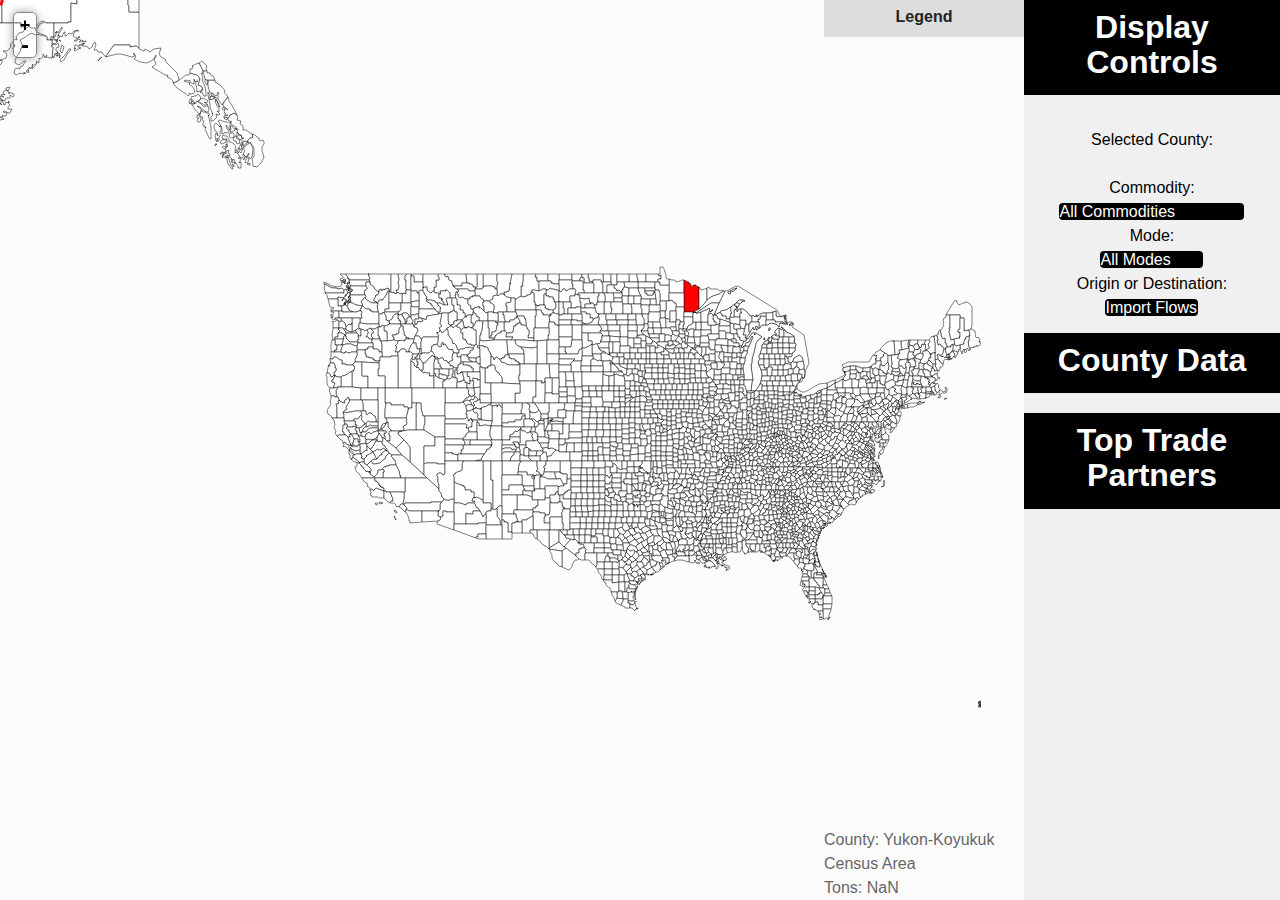
==== choropleth/index.html @ c8845db0 "initial commit" ====
<!DOCTYPE html>
<html>
<head>
	<!-- Meta Data -->	
	<meta http-equiv="Content-Type" content="text/html; charset=UTF-8">
	<meta name="description" content="description">
	<meta name="keywords" content="keywords">

	<!-- Cascading Style Sheets -->
	<link rel="stylesheet" type="text/css" href="css/font.css"  >
	<link rel="stylesheet" type="text/css" href="css/style.css">
	<link rel="stylesheet" type="text/css" href="../resources/css/leaflet.css" />

	<!-- Javascript Includes -->
	<script type="text/javascript" src="../resources/js/jquery-1.9.1.min.js"></script><style type="text/css"></style>
	<script type="text/javascript" src="../resources/js/d3.v3.min.js"></script>	
	<script type="text/javascript" src="../resources/js/leaflet.js"></script>
	<script type="text/javascript" src="../resources/js/queue.v1.min.js"></script>
	<script type="text/javascript" src="../resources/js/topojson.v1.min.js"></script>
	<script type="text/javascript" src="../resources/js/colorbrewer.js"></script>

	<script type="text/javascript" src="../resources/Tangle-0.1.0/Tangle.js"></script>

    <!-- TangleKit (optional) -->
    <link rel="stylesheet" href="../resources/Tangle-0.1.0/TangleKit/TangleKit.css" type="text/css">
    <script type="text/javascript" src="../resources/Tangle-0.1.0/TangleKit/mootools.js"></script>
    <script type="text/javascript" src="../resources/Tangle-0.1.0/TangleKit/sprintf.js"></script>
    <script type="text/javascript" src="../resources/Tangle-0.1.0/TangleKit/BVTouchable.js"></script>
    <script type="text/javascript" src="../resources/Tangle-0.1.0/TangleKit/TangleKit.js"></script>

    <script type="text/javascript" src="../data/us-county-names.js"></script>
	<script type="text/javascript" src="js/tredis.js"></script>
	<script type="text/javascript" src="js/tangle-legend.js"></script>
	<title>AVAIL County Trade Visualization</title>
</head>

<body>

<div id="viz"></div>
<div id="loading" style="display: none;">loading</div>
<div id="info"></div>
<div id="coords"></div>

<div id="hover"></div>
<div id="legend">
	<h2><a href="#" class="closed">Legend</a></h2>
	<div id="legend-detail">
		<div id="legend-output"></div>


		<div id="legend-control">
			<hr>
			<button id="legend-plus" value="+ threshold">+ Threshold</button>
			<button id="legend-minus" value="- threshold">- Threshold</button>
			<hr>
			Color Scale : <select id="colorbrews"></select>
		</div>
	</div>
	
</div>
<div id="container">
	
	<h1>Display Controls</h1>
	<div id="content">
		<center>
		Selected County:<br>
		<select id='county_select'>
		</select><br>
		Commodity:<br>
		<select id='commodity_select'>
		<option value="00" selected>All Commodities</option>
		<option value="01">01 - Live animals/fish</option>
		<option value="02">02 - Cereal grains</option>
		<option value="03">03 - Other ag prods.</option>
		<option value="04">04 - Animal feed</option>
		<option value="05">05 - Meat/seafood</option>
		<option value="06">06 - Milled grain prods.</option>
		<option value="07">07 - Other foodstuffs</option>
		<option value="08">08 - Alcoholic beverages</option>
		<option value="09">09 - Tobacco prods.</option>
		<option value="10">10 - Building stone</option>
		<option value="11">11 - Natural sands</option>
		<option value="12">12 - Gravel</option>
		<option value="13">13 - Nonmetallic minerals</option>
		<option value="14">14 - Metallic ores</option>
		<option value="15">15 - Coal</option>
		<option value="16">16 - Crude petroleum</option>
		<option value="18">18 - Gasoline</option>
		<option value="19">19 - Fuel oils</option>
		<option value="20">20 - Basic chemicals</option>
		<option value="21">21 - Pharmaceuticals</option>
		<option value="22">22 - Fertilizers</option>
		<option value="23">23 - Chemical prods.</option>
		<option value="24">24 - Plastics/rubber</option>
		<option value="25">25 - Logs</option>
		<option value="26">26 - Wood prods.</option>
		<option value="27">27 - Newsprint/paper</option>
		<option value="28">28 - Paper articles</option>
		<option value="29">29 - Printed prods.</option>
		<option value="30">30 - Textiles/leather</option>
		<option value="31">31 - Nonmetal min. prods.</option>
		<option value="32">32 - Base metals</option>
		<option value="33">33 - Articles-base metal</option>
		<option value="34">34 - Machinery</option>
		<option value="35">35 - Electronics</option>
		<option value="36">36 - Motorized vehicles</option>
		<option value="37">37 - Transport equip.</option>
		<option value="38">38 - Precision instruments</option>
		<option value="39">39 - Furniture</option>
		<option value="40">40 - Misc. mfg. prods.</option>
		<option value="41">41 - Waste/scrap</option>
		<option value="43">43 - Mixed freight</option>
		<option value="99">99 - Unknown</option></select>
		<br>
		Mode:<br>
		<select id='mode_select'>
		  <option value='00'>All Modes</option>
		  <option value="1">Truck</option>
		  <option value="2">Rail</option>
		  <option value="3">Water</option>
		  <option value="5">Air</option>
		  <option value="6">Pipeline</option>
		  <option value="7">Other/Unkown</option>
		</select>
		<br>
		Origin or Destination:<br>
		<select id ='orig_or_dest'>
		  <option value="orig_fips" >Export Flows</option>
		  <option value="dest_fips" selected>Import Flows</option>
		</select>
		</center>
	</div>		
	<h1>County Data</h1>
		<div id="county_data"></div>

	<h1>Top Trade Partners</h1>
		<div id="data"></div>
		

</div>
<script type="text/javascript">
	tredis.init();
	drawTable(tredis.data.map);
	drawFlowTable(tredis.data.flow); 
	//jquery on load
	$(function(){
		
		//-----------------------------------------------------------
  		//load Minesota Counties into selector
  		//-----------------------------------------------------------
		//

		d3.json('../data/MN_Counties.topojson', function(error, oh) {
		    var counties = topojson.feature(oh, oh.objects.counties);
		    counties.features.forEach(function(d){

		      	$('#county_select')
		         	.append($("<option></option>")
		         	.attr("value",d.id)
		         	.text(d.properties.name+"-"+d.id)); 

			});

			$('#county_select').val(27137);

  		});
  		tredis.brewer.forEach(function(d,i){

  			$('#colorbrews')
		         	.append($("<option></option>")
		         	.attr("value",i)
		         	.text(d));

  		});

  		//-----------------------------------------------------------
  		// Load New Data
  		//-----------------------------------------------------------
  		$('select').on('change',function(){
  			console.log();
  			if($(this).attr('id') == 'colorbrews'){

  				console.log($(this).val());
  				tredis.brewer_index=$(this).val();
  				tredis.updateLegend();
				tredis.updateMap();	

  			}else{
			    var url = '../data/get/getCountyToNation.php';
			    commodity = $("#commodity_select").val();
			    mode = $("#mode_select").val();
			    granularity = $("#granularity_select").val();
			    orig_or_dest = $("#orig_or_dest").val();
			    fips = $('#county_select').val();
			    $('#heading_commidity').html($("#commodity_select").find(":selected").text());
			    
			    $.ajax({url:url, type:'POST',data: { sctg:commodity,mode:mode,orig_or_dest:orig_or_dest,fips:fips},dataType:'json',async:true})
			        .done(function(data) { 
			        
			        	tredis.settings.fips = fips;
			        	tredis.updateData(data);
			        	tredis.updateMap();
			        	//choropleth(data['map'],fips);
			        	drawTable(data['map']);
			        	drawFlowTable(data['flow']);    
			        
			        })
			        .fail(function(data) { console.log(data.responseText) });
		    }
		})
		$('#legend-plus').on('click',function(){

			if($('#legend-minus').is(":disabled"))
			{
				$('#legend-minus').removeAttr('disabled');
			}
			tredis.ll +=1;
			tredis.updateLegend();
			tredis.updateMap();
			if(tredis.ll == 9){
				$('#legend-plus').attr("disabled", "disabled");
			}

		});
		$('#legend-minus').on('click',function(){

			if($('#legend-plus').is(":disabled"))
			{
				$('#legend-plus').removeAttr('disabled');
			}
			tredis.ll -=1;
			tredis.updateLegend();
			tredis.updateMap();
			if(tredis.ll == 4){
				$('#legend-minus').attr("disabled", "disabled");
			}

		});


	});	

	function drawFlowTable(data){
	
	    $('#county_data').html('<h3>'+$("#county_select").find(":selected").text()+' Totals by Mode </h3>');
	    $('#county_data').append('<strong>Export Flows</strong><br>');
	    $('#county_data').append('All Modes : '+number_format((1*data['orig_fips']['total']).toFixed(2))+' tons<br>');
	    $('#county_data').append('Truck : '+number_format((1*data['orig_fips']['truck_total']).toFixed(2))+' tons<br>');
	    $('#county_data').append('Rail : '+number_format((1*data['orig_fips']['rail_total']).toFixed(2))+' tons<br>');
	    $('#county_data').append('Water : '+number_format((1*data['orig_fips']['water_total']).toFixed(2))+' tons<br>');
	    $('#county_data').append('Pipeline : '+number_format((1*data['orig_fips']['pipeline_total']).toFixed(2))+' tons<br>');
	    $('#county_data').append('Other/Unkown : '+number_format((1*data['orig_fips']['other_total']).toFixed(2))+' tons<br>');
	    $('#county_data').append('<br>');
	    $('#county_data').append('<strong>Import Flows</strong><br>');
	    $('#county_data').append('All Modes : '+number_format((1*data['dest_fips']['total']).toFixed(2))+' tons<br>');
	    $('#county_data').append('Truck : '+number_format((1*data['dest_fips']['truck_total']).toFixed(2))+' tons<br>');
	    $('#county_data').append('Rail : '+number_format((1*data['dest_fips']['rail_total']).toFixed(2))+' tons<br>');
	    $('#county_data').append('Water : '+number_format((1*data['dest_fips']['water_total']).toFixed(2))+' tons<br>');
	    $('#county_data').append('Pipeline : '+number_format((1*data['dest_fips']['pipeline_total']).toFixed(2))+' tons<br>');
	    $('#county_data').append('Other/Unkown : '+number_format((1*data['dest_fips']['other_total']).toFixed(2))+' tons<br>');    
  	
  	}

	function drawTable(data){
    
    	$('#data').html('<h3>Top Trade Destinations<br> by Mode &amp; Commodity</h3>');
        $('#data').append("<table><thead><tr><td>Rank</td><td>County</td><td>Tons</td></tr></thead>");
     
        $.each(data,function(d,v){
            if(d <20){
          
            	$('#data').append("<tr><td>"+(d*1+1)+"&nbsp;&nbsp;</td><td>"+countName(v.orig)+"&nbsp;&nbsp;</td><td> "+(v.tons*1).toFixed(2)+"</td></tr>");
          
            }
        });
     
        $('#data').append("</table>");
  	}

  	function number_format(x) {
    	return x.toString().replace(/\B(?=(\d{3})+(?!\d))/g, ",");
	}	

	function countName(inputId){
		name = '';
		county_names.forEach(function(d){
			if (inputId == d.fips){
			    name = d.name;       
			}   
		});
		return name;
	}

</script>
</body>
</html>
---- choropleth/css/font.css ----
@font-face {
  font-family: 'Oxygen';
  font-style: normal;
  font-weight: 400;
  src: local('Oxygen'), local('Oxygen-Regular'), url(http://themes.googleusercontent.com/static/fonts/oxygen/v2/RzoNiRR1p2Mqyyz2RwqSMw.woff) format('woff');
}
@font-face {
  font-family: 'Oxygen';
  font-style: normal;
  font-weight: 700;
  src: local('Oxygen Bold'), local('Oxygen-Bold'), url(http://themes.googleusercontent.com/static/fonts/oxygen/v2/yVHpdQrmTj9Kax1tmFSx2j8E0i7KZn-EPnyo3HZu7kw.woff) format('woff');
}
---- choropleth/css/style.css ----
/* reset */

html, body, address, blockquote, del, div, h1, h2, h3, h4, h5, h6, hr, ins, noscript, p, pre, dl, dt, dd, li, ol, ul, table, caption, colgroup, col, thead, tfoot, tbody, tr, td, th, form, button, fieldset, legend, label, select, optgroup, option, textarea, a, bdo, br, img, map, area, object, param, q, script, span, sub, sup, abbr, acronym, cite, code, del, dfn, em, ins, kbd, samp, strong, var, b, big, i, small, tt{border:0;font-family:inherit;font-size:100%;font-style:inherit;font-weight:inherit;margin:0;outline:0;padding:0;vertical-align:baseline;}
ol, ul{list-style:none;}
th{text-align:left;}
table{border-collapse:collapse;}



/* global */

body 												{background:#fafafa; font-size:1em; font-family:'Oxygen',sans-serif; line-height:1.5; overflow:hidden;}
a:link,
a:visited										    {color:#2C7BC9;text-decoration:none;
													-webkit-transition:color .1s ease-in;  
													-moz-transition:color .1s ease-in;  
													-o-transition:color .1s ease-in;  
													transition:color .1s ease-in;
}
a:hover,
a:visited:hover									    {color:#19b5f7;text-decoration:none;}

table td										    {}

h1												    {font-size:2em; font-weight:700; margin:0 0 20px 0;}
h2												    {font-size:1.25em; font-weight:700;}
h3												    {}
h4												    {}
h5												    {}
h6												    {}

p												    {font-size:.875em; margin:0 0 15px 0;}
span												{}
hr													{border-top:1px solid #555; margin:20px 0;}
label												{}
input[type=text]									{}
input[type=text]:focus								{}
input[type=submit]									{}
textarea											{}

::selection 										{}
::-moz-selection 									{}



/* main */
#index												{background:#333;}

#main												{margin:60px auto; overflow:hidden; padding:10px; width:940px;}
#main .c-01											{float:left; padding:100px 0 0 0; width:320px;}
#main .c-01 li										{background:#ED3A2D; color:#fff; clear:both; display:inline-block; float:right; font-size:2em; font-weight:700; margin:0 0 10px 0;}
#main .c-01 a										{color:#fff; display:block; padding:5px 18px 8px 18px;
													-webkit-transition:background-color .2s ease-in;  
													-moz-transition:background-color .2s ease-in;  
													-o-transition:background-color .2s ease-in;  
													transition:background-color .2s ease-in;
}
#main .c-01 a:hover									{background:#2e0101;}

#main .c-02	.content								{background:#fff; border-bottom:1px solid #000; border-top:15px solid #000; float:left; padding:10px 20px; width:580px;}
#main .c-02 h1										{font-size:2.75em; margin:0 0 15px 0;}
#main .c-02 h2										{margin:0 0 10px 0;}
#main .byline										{clear:both; font-size:.75em; font-weight:700; padding:10px 0 0 0; text-align:right; text-transform:uppercase;}
#main .byline a										{color:#333;}
#main .byline a:hover								{color:#000;}



/* loading */
#loading											{background:url(/t2/resources/images/loading.gif) center top transparent no-repeat; font-size:.875em; font-weight:700; left:30%; letter-spacing:1px; padding:35px 0 0 0; position:fixed; text-align:center; text-transform:uppercase; top:20px; width:20%;}



/* legend */
#legend												{background:#fff; color:#666; float:right; position:fixed; right:20%; width:200px; top:0;}
#legend h2											{font-size:1em; margin:0; text-align:center;}
#legend h2 a										{background:url(/t2/resources/images/arrows.png) 15px 11px #ddd no-repeat; color:#222; display:block; padding:5px 0 8px 0;
													-webkit-transition:background .2s ease-in;  
													-moz-transition:background .2s ease-in;  
													-o-transition:background .2s ease-in;  
													transition:background .2s ease-in;
}
#legend h2 a:hover									{background-color:#eee; background-position:15px 9px; color:#222;}
#legend h2 a.closed									{background:url(/t2/resources/images/arrows.png) 15px -57px #ddd no-repeat; color:#222;}
#legend h2 a.closed:hover							{background-color:#eee; background-position:15px -55px;}
#legend h3 											{font-size:.75em; font-weight:700; margin:0 0 5px 0; text-transform:uppercase;}
#legend hr 											{border-top:1px dotted #ccc; margin:15px 0;}

#legend-detail										{border-bottom:1px solid #999; display:none; line-height:1.25; padding:10px 15px; width:170px;}
#legend-detail li									{font-size:.75em; margin:0 0 5px 0; overflow:hidden;}
#legend-detail li svg			    				{display:block; float:left; margin:0 5px 0 0;}
#legend-detail li span			    				{padding:2px 0 0 0;}
#legend-detail li span.c-01			    			{width:85px;}
#legend-detail li span.c-02			    			{text-align:right; width:85px;}




/* container */

#container											{background:#f0f0f0; color:#000; height:100%; overflow:auto; padding:0%; position:fixed; right:0; width:20%; z-index:2;}
#content											{width:90%; padding:5%;}
#container h1										{background:#000; color:#fff; display:block; line-height:1.1; padding:10px 18px 15px 18px; text-align:center;}
#container h2										{margin:0 0 20px 0; text-align:center;}
#container ul										{clear:both; display:block; line-height:1.25; margin:0 0 80px 0; overflow:hidden;}
#container ul li									{display:block; float:left; font-size:.875em; height:50px; width:33%;}
#container ul li a									{display:block; height:45px; padding:5px 0 0 0; text-align:center; width:100%;}
#container ul li .active							{background:#2C7BC9; color:#fff;}
#zone-select										{background-color:#000; color:#fff;    -webkit-border-radius:4px;-moz-border-radius:4px;border-radius:4px;background: #000;color:#fff;border:none;outline:none;-webkit-appearance:none;-moz-appearance:none;appearance:none;cursor:pointer;}
#zone-select:hover	 								{background-color: rgb(44, 123, 201);}

.inverse-select										{background-color:#000; color:#fff;    -webkit-border-radius:4px;-moz-border-radius:4px;border-radius:4px;background: #000;color:#fff;border:none;outline:none;-webkit-appearance:none;-moz-appearance:none;appearance:none;cursor:pointer;}
.inverse-select:hover									{background-color: rgb(44, 123, 201);}


#container #economic								{margin:0;}
#container #economic li								{display:block; float:left; height:50px; width:100%;}
#container #economic li a						   	{color:#64961B; display:block; height:40px; padding:5px 0; 
													-webkit-transition:color .1s ease-in;  
													-moz-transition:color .1s ease-in;  
													-o-transition:color .1s ease-in;  
													transition:color .1s ease-in;
													width:100%;}
#container #economic li a:hover						{color:#89ca27;}
#container #economic .active						{background:#64961B; color:#fff !important;}



/* zoom buttons */
#zoom												{overflow:hidden; position:fixed; right:21%; top:50px; width:40px;}
#zoom-in,
#zoom-out 											{clear:both; display:block; height:30px;padding:5px;
													-webkit-transition:all .1s ease-in;  
													-moz-transition:all .1s ease-in;  
													-o-transition:all .1s ease-in;  
													transition:all .1s ease-in;
													width:30px;
}
#zoom-in:active,
#zoom-out:active 									{opacity:.8;}
#zoom-in:hover 										{-webkit-transform: scale(1.2);}
#zoom-out:hover 									{-webkit-transform: scale(0.8);}



/* content */

.bar												{background:red; display:inline-block; float:left; margin:0 2px 0 0; width:10px;}
text												{color:black;display:block;font-size:12px;}
.axis path,
.axis line 											{fill:none; stroke:black; shape-rendering:crispEdges;}
.axis text 											{font-size:11px;}

.tract												{cursor:pointer; display:none; stroke:black; stroke-width:0;
													transition: fill .1s linear;
													-moz-transition: fill .1s linear;    /* FF3.7+ */
													-o-transition: fill .1s linear;      /* Opera 10.5 */
													-webkit-transition: fill .1s linear; /* Saf3.2+, Chrome */
													fill-opacity:.7;
}
.tract-active										{fill:#000 !important;}

.route												{display:block; opacity:.3; stroke:#2C7BC9; stroke-width:3px;}
.city-limit											{fill:none; stroke:#aaa; stroke-width:1.5px; stroke-dasharray:1,5;}
.stop												{cursor:pointer; display:block; /* fill:#ED3A2D;  */opacity:.3; stroke:yellow; stroke-width:0;}

#viz												{left:0; height:100%; position:fixed; top:0; width:100%;}
#info												{background:#fff; border-top:5px solid #222; border-bottom:1px solid #222; color:#222; display:none; font-size:.875em; padding:10px 15px 5px 15px; position:absolute; width:300px; z-index:99;}
#info p												{font-size:1em; line-height:1.4; margin:0 0 10px 0;}
#info span											{font-size:.875em; text-transform:uppercase;}
#info span.poverty									{font-size:1em;color:#7CAD34; font-weight:bold; text-transform:none;}
#info .race											{font-size:.875em; margin:0 0 10px 0;}
#info .race span									{font-size:1em; color:#D18706; font-weight:bold; text-transform:none;}

#coords	 											{position: absolute;bottom: 10px;left: 10px;}

/* responsive design css rules */

@media screen and (max-width:480px) {
body 												{}
													}

@media screen and (min-width:480px) and (max-width:800px) {
body 												{}
													}

@media screen and (min-width:800px) and (max-width:1024px) {
body 												{}
													}



/* misc */

small												{font-size:.75em; line-height:1.5;}
strong											    {font-weight:bold;}
em													{font-style:italic;}
.cb													{clear:both;}          


/* Mapping */
#data{
	padding-left:25px;
}
#county_data{
 padding-left:25px;
}

#hover	{background:#fcfcfc; color:#666; float:right; position:fixed; right:20%; width:200px; bottom:0;}


#graph{
  width:860px;
  height:500px;
  
}

.counties {
  fill: none;
  stroke:#000;
  stroke-width:.5px;
}


.states {
  fill: none;
  stroke: #fff;
  stroke-linejoin: round;
}


.county {
  stroke:#000;
}
.county:hover{
  stroke:#f00;
  stroke-width:3px;
}

.none { fill:#fff;stroke:#ccc;stroke-linejoin: round; }
.selected { fill:#f00;stroke:#000;stroke-linejoin: round; }


select										{background-color:#000; color:#fff;    -webkit-border-radius:4px;-moz-border-radius:4px;border-radius:4px;background: #000;color:#fff;border:none;outline:none;-webkit-appearance:none;-moz-appearance:none;appearance:none;cursor:pointer;}
select:hover	 								{background-color: rgb(44, 123, 201);}
---- resources/css/leaflet.css ----
/* required styles */

.leaflet-map-pane,
.leaflet-tile,
.leaflet-marker-icon,
.leaflet-marker-shadow,
.leaflet-tile-pane,
.leaflet-overlay-pane,
.leaflet-shadow-pane,
.leaflet-marker-pane,
.leaflet-popup-pane,
.leaflet-overlay-pane svg,
.leaflet-zoom-box,
.leaflet-image-layer,
.leaflet-layer {
	position: absolute;
	left: 0;
	top: 0;
	}
.leaflet-container {
	overflow: hidden;
	-ms-touch-action: none;
	}
.leaflet-tile,
.leaflet-marker-icon,
.leaflet-marker-shadow {
	-webkit-user-select: none;
	   -moz-user-select: none;
	        user-select: none;
	}
.leaflet-marker-icon,
.leaflet-marker-shadow {
	display: block;
	}
/* map is broken in FF if you have max-width: 100% on tiles */
.leaflet-container img {
	max-width: none !important;
	}
/* stupid Android 2 doesn't understand "max-width: none" properly */
.leaflet-container img.leaflet-image-layer {
	max-width: 15000px !important;
	}
.leaflet-tile {
	filter: inherit;
	visibility: hidden;
	}
.leaflet-tile-loaded {
	visibility: inherit;
	}
.leaflet-zoom-box {
	width: 0;
	height: 0;
	}

.leaflet-tile-pane    { z-index: 2; }
.leaflet-objects-pane { z-index: 3; }
.leaflet-overlay-pane { z-index: 4; }
.leaflet-shadow-pane  { z-index: 5; }
.leaflet-marker-pane  { z-index: 6; }
.leaflet-popup-pane   { z-index: 7; }


/* control positioning */

.leaflet-control {
	position: relative;
	z-index: 7;
	pointer-events: auto;
	}
.leaflet-top,
.leaflet-bottom {
	position: absolute;
	z-index: 1000;
	pointer-events: none;
	}
.leaflet-top {
	top: 0;
	}
.leaflet-right {
	right: 0;
	}
.leaflet-bottom {
	bottom: 0;
	}
.leaflet-left {
	left: 0;
	}
.leaflet-control {
	float: left;
	clear: both;
	}
.leaflet-right .leaflet-control {
	float: right;
	}
.leaflet-top .leaflet-control {
	margin-top: 10px;
	}
.leaflet-bottom .leaflet-control {
	margin-bottom: 10px;
	}
.leaflet-left .leaflet-control {
	margin-left: 10px;
	}
.leaflet-right .leaflet-control {
	margin-right: 10px;
	}


/* zoom and fade animations */

.leaflet-fade-anim .leaflet-tile,
.leaflet-fade-anim .leaflet-popup {
	opacity: 0;
	-webkit-transition: opacity 0.2s linear;
	   -moz-transition: opacity 0.2s linear;
	     -o-transition: opacity 0.2s linear;
	        transition: opacity 0.2s linear;
	}
.leaflet-fade-anim .leaflet-tile-loaded,
.leaflet-fade-anim .leaflet-map-pane .leaflet-popup {
	opacity: 1;
	}

.leaflet-zoom-anim .leaflet-zoom-animated {
	-webkit-transition: -webkit-transform 0.25s cubic-bezier(0,0,0.25,1);
	   -moz-transition:    -moz-transform 0.25s cubic-bezier(0,0,0.25,1);
	     -o-transition:      -o-transform 0.25s cubic-bezier(0,0,0.25,1);
	        transition:         transform 0.25s cubic-bezier(0,0,0.25,1);
	}
.leaflet-zoom-anim .leaflet-tile,
.leaflet-pan-anim .leaflet-tile,
.leaflet-touching .leaflet-zoom-animated {
	-webkit-transition: none;
	   -moz-transition: none;
	     -o-transition: none;
	        transition: none;
	}

.leaflet-zoom-anim .leaflet-zoom-hide {
	visibility: hidden;
	}


/* cursors */

.leaflet-clickable {
	cursor: pointer;
	}
.leaflet-container {
	cursor: -webkit-grab;
	cursor:    -moz-grab;
	}
.leaflet-popup-pane,
.leaflet-control {
	cursor: auto;
	}
.leaflet-dragging,
.leaflet-dragging .leaflet-clickable,
.leaflet-dragging .leaflet-container {
	cursor: move;
	cursor: -webkit-grabbing;
	cursor:    -moz-grabbing;
	}


/* visual tweaks */

.leaflet-container {
	background: #fcfcfc;
	outline: 0;
	}
.leaflet-container a {
	color: #0078A8;
	}
.leaflet-container a.leaflet-active {
	outline: 2px solid orange;
	}
.leaflet-zoom-box {
	border: 2px dotted #05f;
	background: white;
	opacity: 0.5;
	}


/* general typography */
.leaflet-container {
	font: 12px/1.5 "Helvetica Neue", Arial, Helvetica, sans-serif;
	}


/* general toolbar styles */

.leaflet-bar {
	box-shadow: 0 0 8px rgba(0,0,0,0.4);
	border: 1px solid #888;
	-webkit-border-radius: 5px;
	        border-radius: 5px;
	}
.leaflet-bar-part {
	background-color: rgba(255, 255, 255, 0.8);
	border-bottom: 1px solid #aaa;
	}
.leaflet-bar-part-top {
	-webkit-border-radius: 4px 4px 0 0;
	        border-radius: 4px 4px 0 0;
	}
.leaflet-bar-part-bottom {
	-webkit-border-radius: 0 0 4px 4px;
	        border-radius: 0 0 4px 4px;
	border-bottom: none;
	}

.leaflet-touch .leaflet-bar {
	-webkit-border-radius: 10px;
	        border-radius: 10px;
	}
.leaflet-touch .leaflet-bar-part {
	border-bottom: 4px solid rgba(0,0,0,0.3);
	}
.leaflet-touch .leaflet-bar-part-top {
	-webkit-border-radius: 7px 7px 0 0;
	        border-radius: 7px 7px 0 0;
	}
.leaflet-touch .leaflet-bar-part-bottom {
	-webkit-border-radius: 0 0 7px 7px;
	        border-radius: 0 0 7px 7px;
	border-bottom: none;
	}


/* zoom control */

.leaflet-container .leaflet-control-zoom {
	margin-left: 13px;
	margin-top: 12px;
	}
.leaflet-control-zoom a {
	width: 22px;
	height: 22px;
	text-align: center;
	text-decoration: none;
	color: black;
	}
.leaflet-control-zoom a,
.leaflet-control-layers-toggle {
	background-position: 50% 50%;
	background-repeat: no-repeat;
	display: block;
	}
.leaflet-control-zoom a:hover {
	background-color: #fff;
	color: #777;
	}
.leaflet-control-zoom-in {
	font: bold 18px/24px Arial, Helvetica, sans-serif;
	}
.leaflet-control-zoom-out {
	font: bold 23px/20px Tahoma, Verdana, sans-serif;
	}
.leaflet-control-zoom a.leaflet-control-zoom-disabled {
	cursor: default;
	background-color: rgba(255, 255, 255, 0.8);
	color: #bbb;
	}

.leaflet-touch .leaflet-control-zoom a {
	width: 30px;
	height: 30px;
	}
.leaflet-touch .leaflet-control-zoom-in {
	font-size: 24px;
	line-height: 29px;
	}
.leaflet-touch .leaflet-control-zoom-out {
	font-size: 28px;
	line-height: 24px;
	}

/* layers control */

.leaflet-control-layers {
	box-shadow: 0 1px 7px rgba(0,0,0,0.4);
	background: #f8f8f9;
	-webkit-border-radius: 8px;
	        border-radius: 8px;
	}
.leaflet-control-layers-toggle {
	background-image: url(images/layers.png);
	width: 36px;
	height: 36px;
	}
.leaflet-touch .leaflet-control-layers-toggle {
	width: 44px;
	height: 44px;
	}
.leaflet-control-layers .leaflet-control-layers-list,
.leaflet-control-layers-expanded .leaflet-control-layers-toggle {
	display: none;
	}
.leaflet-control-layers-expanded .leaflet-control-layers-list {
	display: block;
	position: relative;
	}
.leaflet-control-layers-expanded {
	padding: 6px 10px 6px 6px;
	color: #333;
	background: #fff;
	}
.leaflet-control-layers-selector {
	margin-top: 2px;
	position: relative;
	top: 1px;
	}
.leaflet-control-layers label {
	display: block;
	}
.leaflet-control-layers-separator {
	height: 0;
	border-top: 1px solid #ddd;
	margin: 5px -10px 5px -6px;
	}


/* attribution and scale controls */

.leaflet-container .leaflet-control-attribution {
	background-color: rgba(255, 255, 255, 0.7);
	box-shadow: 0 0 5px #bbb;
	margin: 0;
	}
.leaflet-control-attribution,
.leaflet-control-scale-line {
	padding: 0 5px;
	color: #333;
	}
.leaflet-container .leaflet-control-attribution,
.leaflet-container .leaflet-control-scale {
	font-size: 11px;
	}
.leaflet-left .leaflet-control-scale {
	margin-left: 5px;
	}
.leaflet-bottom .leaflet-control-scale {
	margin-bottom: 5px;
	}
.leaflet-control-scale-line {
	border: 2px solid #777;
	border-top: none;
	color: black;
	line-height: 1.1;
	padding: 2px 5px 1px;
	font-size: 11px;
	text-shadow: 1px 1px 1px #fff;
	background-color: rgba(255, 255, 255, 0.5);
	box-shadow: 0 -1px 5px rgba(0, 0, 0, 0.2);
	white-space: nowrap;
	overflow: hidden;
	}
.leaflet-control-scale-line:not(:first-child) {
	border-top: 2px solid #777;
	border-bottom: none;
	margin-top: -2px;
	box-shadow: 0 2px 5px rgba(0, 0, 0, 0.2);
	}
.leaflet-control-scale-line:not(:first-child):not(:last-child) {
	border-bottom: 2px solid #777;
	}

.leaflet-touch .leaflet-control-attribution,
.leaflet-touch .leaflet-control-layers,
.leaflet-touch .leaflet-control-zoom {
	box-shadow: none;
	}
.leaflet-touch .leaflet-control-layers,
.leaflet-touch .leaflet-control-zoom {
	border: 4px solid rgba(0,0,0,0.3);
	}


/* popup */

.leaflet-popup {
	position: absolute;
	text-align: center;
	}
.leaflet-popup-content-wrapper {
	padding: 1px;
	text-align: left;
	-webkit-border-radius: 20px;
	        border-radius: 20px;
	}
.leaflet-popup-content {
	margin: 14px 20px;
	line-height: 1.4;
	}
.leaflet-popup-content p {
	margin: 18px 0;
	}
.leaflet-popup-tip-container {
	margin: 0 auto;
	width: 40px;
	height: 20px;
	position: relative;
	overflow: hidden;
	}
.leaflet-popup-tip {
	width: 15px;
	height: 15px;
	padding: 1px;

	margin: -8px auto 0;

	-webkit-transform: rotate(45deg);
	   -moz-transform: rotate(45deg);
	    -ms-transform: rotate(45deg);
	     -o-transform: rotate(45deg);
	        transform: rotate(45deg);
	}
.leaflet-popup-content-wrapper, .leaflet-popup-tip {
	background: white;

	box-shadow: 0 3px 14px rgba(0,0,0,0.4);
	}
.leaflet-container a.leaflet-popup-close-button {
	position: absolute;
	top: 0;
	right: 0;
	padding: 4px 5px 0 0;
	text-align: center;
	width: 18px;
	height: 14px;
	font: 16px/14px Tahoma, Verdana, sans-serif;
	color: #c3c3c3;
	text-decoration: none;
	font-weight: bold;
	background: transparent;
	}
.leaflet-container a.leaflet-popup-close-button:hover {
	color: #999;
	}
.leaflet-popup-scrolled {
	overflow: auto;
	border-bottom: 1px solid #ddd;
	border-top: 1px solid #ddd;
	}


/* div icon */

.leaflet-div-icon {
	background: #fff;
	border: 1px solid #666;
	}
.leaflet-editing-icon {
	-webkit-border-radius: 2px;
	        border-radius: 2px;
	}
---- resources/Tangle-0.1.0/TangleKit/TangleKit.css ----
/*
 *  TangleKit.css
 *  Tangle 0.1.0
 *
 *  Created by Bret Victor on 6/10/11.
 *  (c) 2011 Bret Victor.  MIT open-source license.
 *
 */


/* cursor */

.TKCursorDragHorizontal {
	cursor: pointer;
	cursor: move;
	cursor: col-resize;
}


/* TKToggle */

.TKToggle {
	color: #46f;
	border-bottom: 1px dashed #46f;
	cursor: pointer;
}


/* TKAdjustableNumber */

.TKAdjustableNumber {
	position:relative;
	border-bottom: 1px dashed #46f;
}

.TKAdjustableNumberHover {
}

.TKAdjustableNumberDown {
	color: #00c;
	border-bottom: 1px dashed #00c;
}

.TKAdjustableNumberHelp {
	position:absolute;
	color: #00f;
	font: 9px "Helvetica-Neue", "Arial", sans-serif;
}
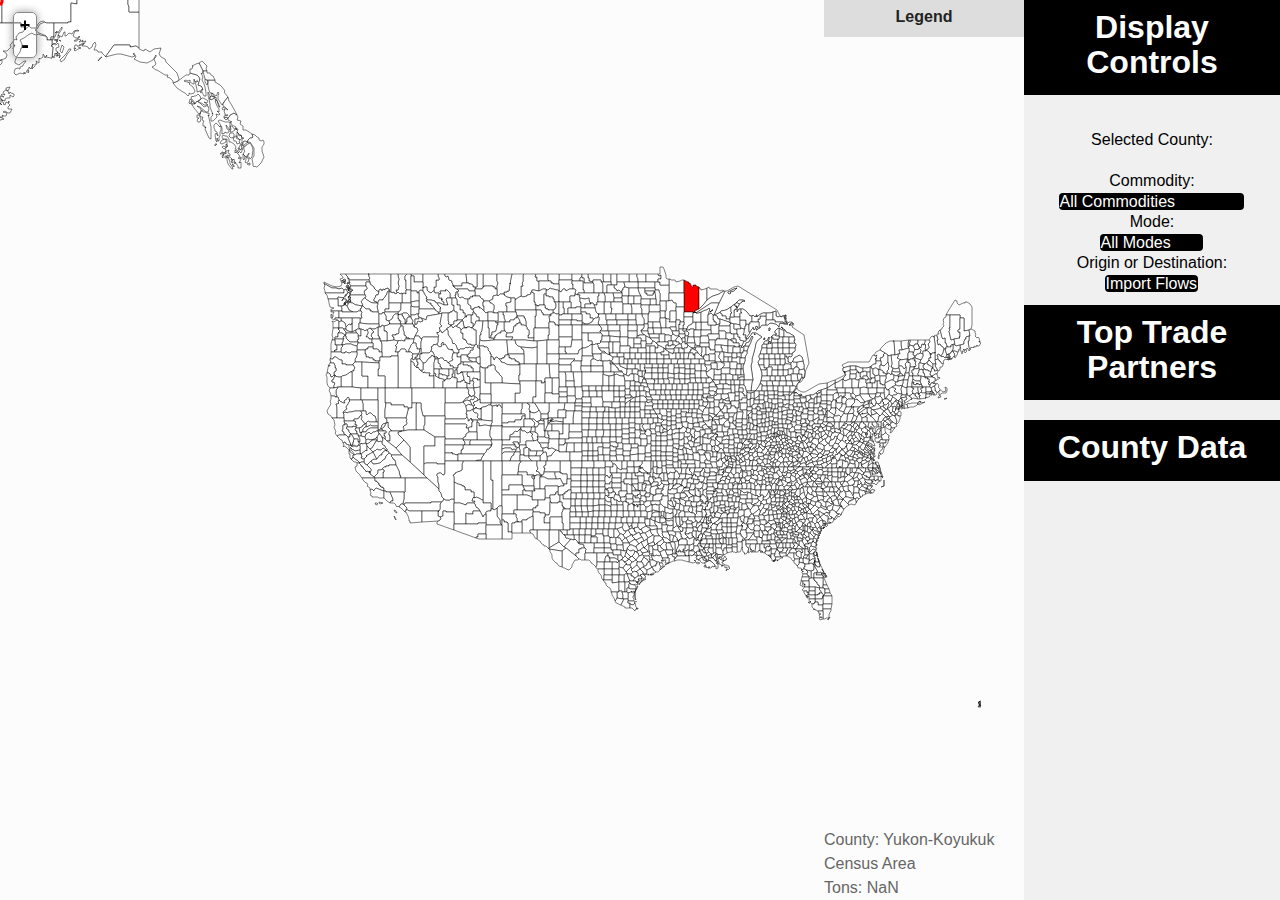
==== commit e1b6dbf7: "edr tools" ====
--- a/choropleth/index.html
+++ b/choropleth/index.html
@@ -1,4 +1,3 @@
-<!DOCTYPE html>
 <html>
 <head>
 	<!-- Meta Data -->	
@@ -6,35 +5,39 @@
 	<meta name="description" content="description">
 	<meta name="keywords" content="keywords">
 
-	<!-- Cascading Style Sheets -->
+	<!-- ();
+Cascading Style Sheets -->
 	<link rel="stylesheet" type="text/css" href="css/font.css"  >
 	<link rel="stylesheet" type="text/css" href="css/style.css">
 	<link rel="stylesheet" type="text/css" href="../resources/css/leaflet.css" />
+	<link rel="stylesheet" href="../resources/css/TangleKit.css" type="text/css">
+    <link rel="stylesheet" type="text/css" href="../resources/css/jquery.dataTables.css" />	
 
 	<!-- Javascript Includes -->
-	<script type="text/javascript" src="../resources/js/jquery-1.9.1.min.js"></script><style type="text/css"></style>
+	<script type="text/javascript" src="../resources/js/jquery-1.9.1.min.js"></script>
 	<script type="text/javascript" src="../resources/js/d3.v3.min.js"></script>	
 	<script type="text/javascript" src="../resources/js/leaflet.js"></script>
 	<script type="text/javascript" src="../resources/js/queue.v1.min.js"></script>
 	<script type="text/javascript" src="../resources/js/topojson.v1.min.js"></script>
 	<script type="text/javascript" src="../resources/js/colorbrewer.js"></script>
-
-	<script type="text/javascript" src="../resources/Tangle-0.1.0/Tangle.js"></script>
-
-    <!-- TangleKit (optional) -->
-    <link rel="stylesheet" href="../resources/Tangle-0.1.0/TangleKit/TangleKit.css" type="text/css">
-    <script type="text/javascript" src="../resources/Tangle-0.1.0/TangleKit/mootools.js"></script>
-    <script type="text/javascript" src="../resources/Tangle-0.1.0/TangleKit/sprintf.js"></script>
-    <script type="text/javascript" src="../resources/Tangle-0.1.0/TangleKit/BVTouchable.js"></script>
-    <script type="text/javascript" src="../resources/Tangle-0.1.0/TangleKit/TangleKit.js"></script>
-
+	<script type="text/javascript" src="../resources/js/tangle.min.js"></script>
+	<script type="text/javascript" src='../resources/js/jquery.dataTables.min.js'></script>
+	<script type="text/javascript" src='../resources/js/TableTools.min.js'></script>
+	<script type="text/javascript" src="http://canvg.googlecode.com/svn/trunk/canvg.js"></script> 
+
+	<!-- TangleKit For Legend -->
+	
+    
     <script type="text/javascript" src="../data/us-county-names.js"></script>
-	<script type="text/javascript" src="js/tredis.js"></script>
-	<script type="text/javascript" src="js/tangle-legend.js"></script>
+	<script type="text/javascript" src="js/choropleth.js"></script>
+
 	<title>AVAIL County Trade Visualization</title>
 </head>
 
 <body>
+
+
+
 
 <div id="viz"></div>
 <div id="loading" style="display: none;">loading</div>
@@ -54,6 +57,9 @@
 			<button id="legend-minus" value="- threshold">- Threshold</button>
 			<hr>
 			Color Scale : <select id="colorbrews"></select>
+			<hr>
+			<center><button id="exportMap" value="">Export Map</button></center>
+			<div id="download"></div>
 		</div>
 	</div>
 	
@@ -129,22 +135,41 @@
 		  <option value="dest_fips" selected>Import Flows</option>
 		</select>
 		</center>
-	</div>		
+	</div>
+	<h1>Top Trade Partners</h1>
+		<div id="data"></div>
+
 	<h1>County Data</h1>
 		<div id="county_data"></div>
 
-	<h1>Top Trade Partners</h1>
-		<div id="data"></div>
+	
 		
 
 </div>
 <script type="text/javascript">
-	tredis.init();
-	drawTable(tredis.data.map);
-	drawFlowTable(tredis.data.flow); 
+	choropleth.init();
+	drawTable(choropleth.data.map);
+	drawFlowTable(choropleth.data.flow); 
 	//jquery on load
 	$(function(){
 		
+		//-------------------------------------
+		//Save Map as PNG
+		//-------------------------------------
+		$("#exportMap").on('click',function() {
+		
+			var html = d3.select(".leaflet-overlay-pane svg")
+		        .attr("title", "test2")
+		        .attr("version", 1.1)
+		        .attr("xmlns", "http://www.w3.org/2000/svg")
+		        .node().parentNode.innerHTML;
+
+		// the canvas calls to output a png
+		$('#download').html("<a style='font-size:.8em;' alt='exported_county_flow_map.png' href=data:image/svg+xml;base64,"+ btoa(html)+">Right Click to Download</a>");
+			// do what you want with the base64, write to screen, post to server, etc...
+		});
+
+
 		//-----------------------------------------------------------
   		//load Minesota Counties into selector
   		//-----------------------------------------------------------
@@ -164,7 +189,7 @@
 			$('#county_select').val(27137);
 
   		});
-  		tredis.brewer.forEach(function(d,i){
+  		choropleth.brewer.forEach(function(d,i){
 
   			$('#colorbrews')
 		         	.append($("<option></option>")
@@ -181,9 +206,9 @@
   			if($(this).attr('id') == 'colorbrews'){
 
   				console.log($(this).val());
-  				tredis.brewer_index=$(this).val();
-  				tredis.updateLegend();
-				tredis.updateMap();	
+  				choropleth.brewer_index=$(this).val();
+  				choropleth.updateLegend();
+				choropleth.updateMap();	
 
   			}else{
 			    var url = '../data/get/getCountyToNation.php';
@@ -197,9 +222,9 @@
 			    $.ajax({url:url, type:'POST',data: { sctg:commodity,mode:mode,orig_or_dest:orig_or_dest,fips:fips},dataType:'json',async:true})
 			        .done(function(data) { 
 			        
-			        	tredis.settings.fips = fips;
-			        	tredis.updateData(data);
-			        	tredis.updateMap();
+			        	choropleth.settings.fips = fips;
+			        	choropleth.updateData(data);
+			        	choropleth.updateMap();
 			        	//choropleth(data['map'],fips);
 			        	drawTable(data['map']);
 			        	drawFlowTable(data['flow']);    
@@ -214,10 +239,10 @@
 			{
 				$('#legend-minus').removeAttr('disabled');
 			}
-			tredis.ll +=1;
-			tredis.updateLegend();
-			tredis.updateMap();
-			if(tredis.ll == 9){
+			choropleth.ll +=1;
+			choropleth.updateLegend();
+			choropleth.updateMap();
+			if(choropleth.ll == 9){
 				$('#legend-plus').attr("disabled", "disabled");
 			}
 
@@ -228,10 +253,10 @@
 			{
 				$('#legend-plus').removeAttr('disabled');
 			}
-			tredis.ll -=1;
-			tredis.updateLegend();
-			tredis.updateMap();
-			if(tredis.ll == 4){
+			choropleth.ll -=1;
+			choropleth.updateLegend();
+			choropleth.updateMap();
+			if(choropleth.ll == 4){
 				$('#legend-minus').attr("disabled", "disabled");
 			}
 
@@ -240,57 +265,11 @@
 
 	});	
 
-	function drawFlowTable(data){
-	
-	    $('#county_data').html('<h3>'+$("#county_select").find(":selected").text()+' Totals by Mode </h3>');
-	    $('#county_data').append('<strong>Export Flows</strong><br>');
-	    $('#county_data').append('All Modes : '+number_format((1*data['orig_fips']['total']).toFixed(2))+' tons<br>');
-	    $('#county_data').append('Truck : '+number_format((1*data['orig_fips']['truck_total']).toFixed(2))+' tons<br>');
-	    $('#county_data').append('Rail : '+number_format((1*data['orig_fips']['rail_total']).toFixed(2))+' tons<br>');
-	    $('#county_data').append('Water : '+number_format((1*data['orig_fips']['water_total']).toFixed(2))+' tons<br>');
-	    $('#county_data').append('Pipeline : '+number_format((1*data['orig_fips']['pipeline_total']).toFixed(2))+' tons<br>');
-	    $('#county_data').append('Other/Unkown : '+number_format((1*data['orig_fips']['other_total']).toFixed(2))+' tons<br>');
-	    $('#county_data').append('<br>');
-	    $('#county_data').append('<strong>Import Flows</strong><br>');
-	    $('#county_data').append('All Modes : '+number_format((1*data['dest_fips']['total']).toFixed(2))+' tons<br>');
-	    $('#county_data').append('Truck : '+number_format((1*data['dest_fips']['truck_total']).toFixed(2))+' tons<br>');
-	    $('#county_data').append('Rail : '+number_format((1*data['dest_fips']['rail_total']).toFixed(2))+' tons<br>');
-	    $('#county_data').append('Water : '+number_format((1*data['dest_fips']['water_total']).toFixed(2))+' tons<br>');
-	    $('#county_data').append('Pipeline : '+number_format((1*data['dest_fips']['pipeline_total']).toFixed(2))+' tons<br>');
-	    $('#county_data').append('Other/Unkown : '+number_format((1*data['dest_fips']['other_total']).toFixed(2))+' tons<br>');    
-  	
-  	}
-
-	function drawTable(data){
-    
-    	$('#data').html('<h3>Top Trade Destinations<br> by Mode &amp; Commodity</h3>');
-        $('#data').append("<table><thead><tr><td>Rank</td><td>County</td><td>Tons</td></tr></thead>");
-     
-        $.each(data,function(d,v){
-            if(d <20){
-          
-            	$('#data').append("<tr><td>"+(d*1+1)+"&nbsp;&nbsp;</td><td>"+countName(v.orig)+"&nbsp;&nbsp;</td><td> "+(v.tons*1).toFixed(2)+"</td></tr>");
-          
-            }
-        });
-     
-        $('#data').append("</table>");
-  	}
-
-  	function number_format(x) {
-    	return x.toString().replace(/\B(?=(\d{3})+(?!\d))/g, ",");
-	}	
-
-	function countName(inputId){
-		name = '';
-		county_names.forEach(function(d){
-			if (inputId == d.fips){
-			    name = d.name;       
-			}   
-		});
-		return name;
-	}
 
 </script>
+<form id="svgform" method="post" action="download.pl">
+ <input type="hidden" id="output_format" name="output_format" value="">
+ <input type="hidden" id="data" name="data" value="">
+</form>
 </body>
 </html>--- a/resources/css/TangleKit.css
+++ b/resources/css/TangleKit.css
@@ -0,0 +1,49 @@
+/*
+ *  TangleKit.css
+ *  Tangle 0.1.0
+ *
+ *  Created by Bret Victor on 6/10/11.
+ *  (c) 2011 Bret Victor.  MIT open-source license.
+ *
+ */
+
+
+/* cursor */
+
+.TKCursorDragHorizontal {
+	cursor: pointer;
+	cursor: move;
+	cursor: col-resize;
+}
+
+
+/* TKToggle */
+
+.TKToggle {
+	color: #46f;
+	border-bottom: 1px dashed #46f;
+	cursor: pointer;
+}
+
+
+/* TKAdjustableNumber */
+
+.TKAdjustableNumber {
+	position:relative;
+	border-bottom: 1px dashed #46f;
+}
+
+.TKAdjustableNumberHover {
+}
+
+.TKAdjustableNumberDown {
+	color: #00c;
+	border-bottom: 1px dashed #00c;
+}
+
+.TKAdjustableNumberHelp {
+	position:absolute;
+	color: #00f;
+	font: 9px "Helvetica-Neue", "Arial", sans-serif;
+}
+
